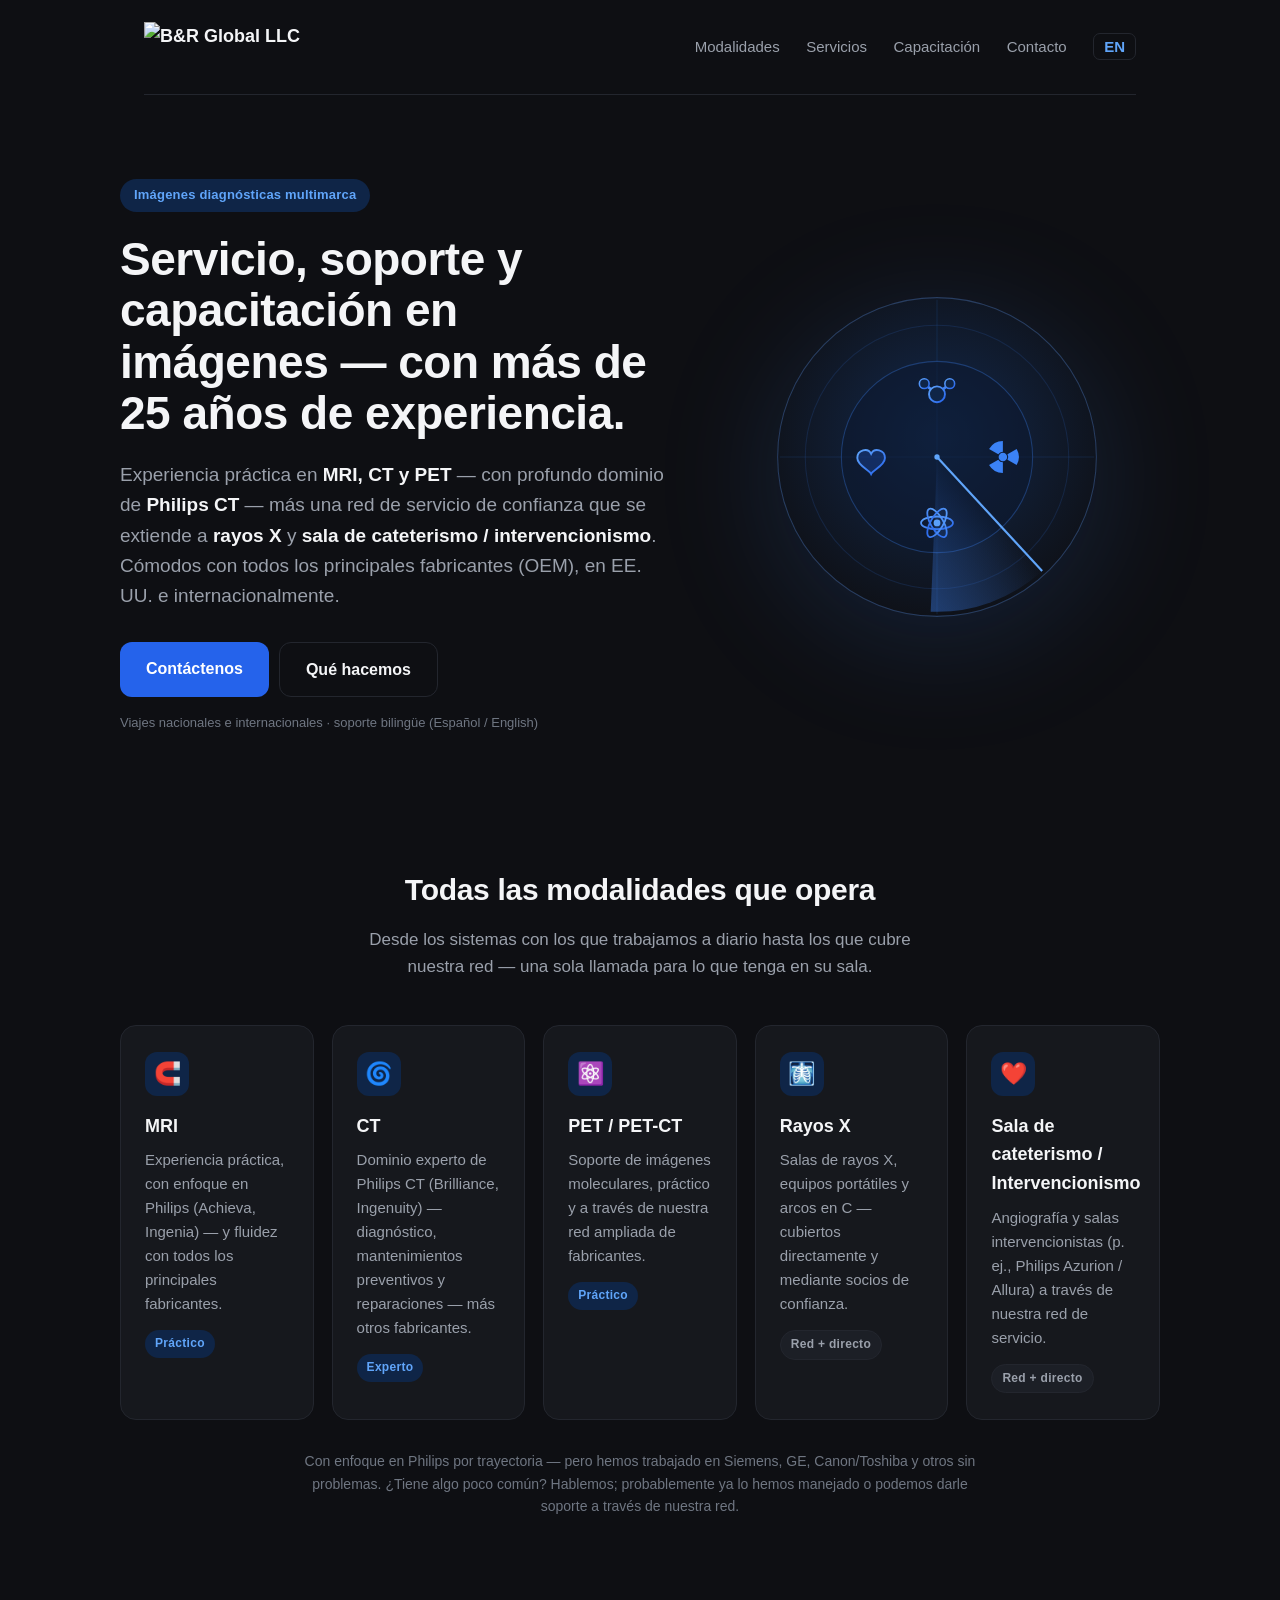
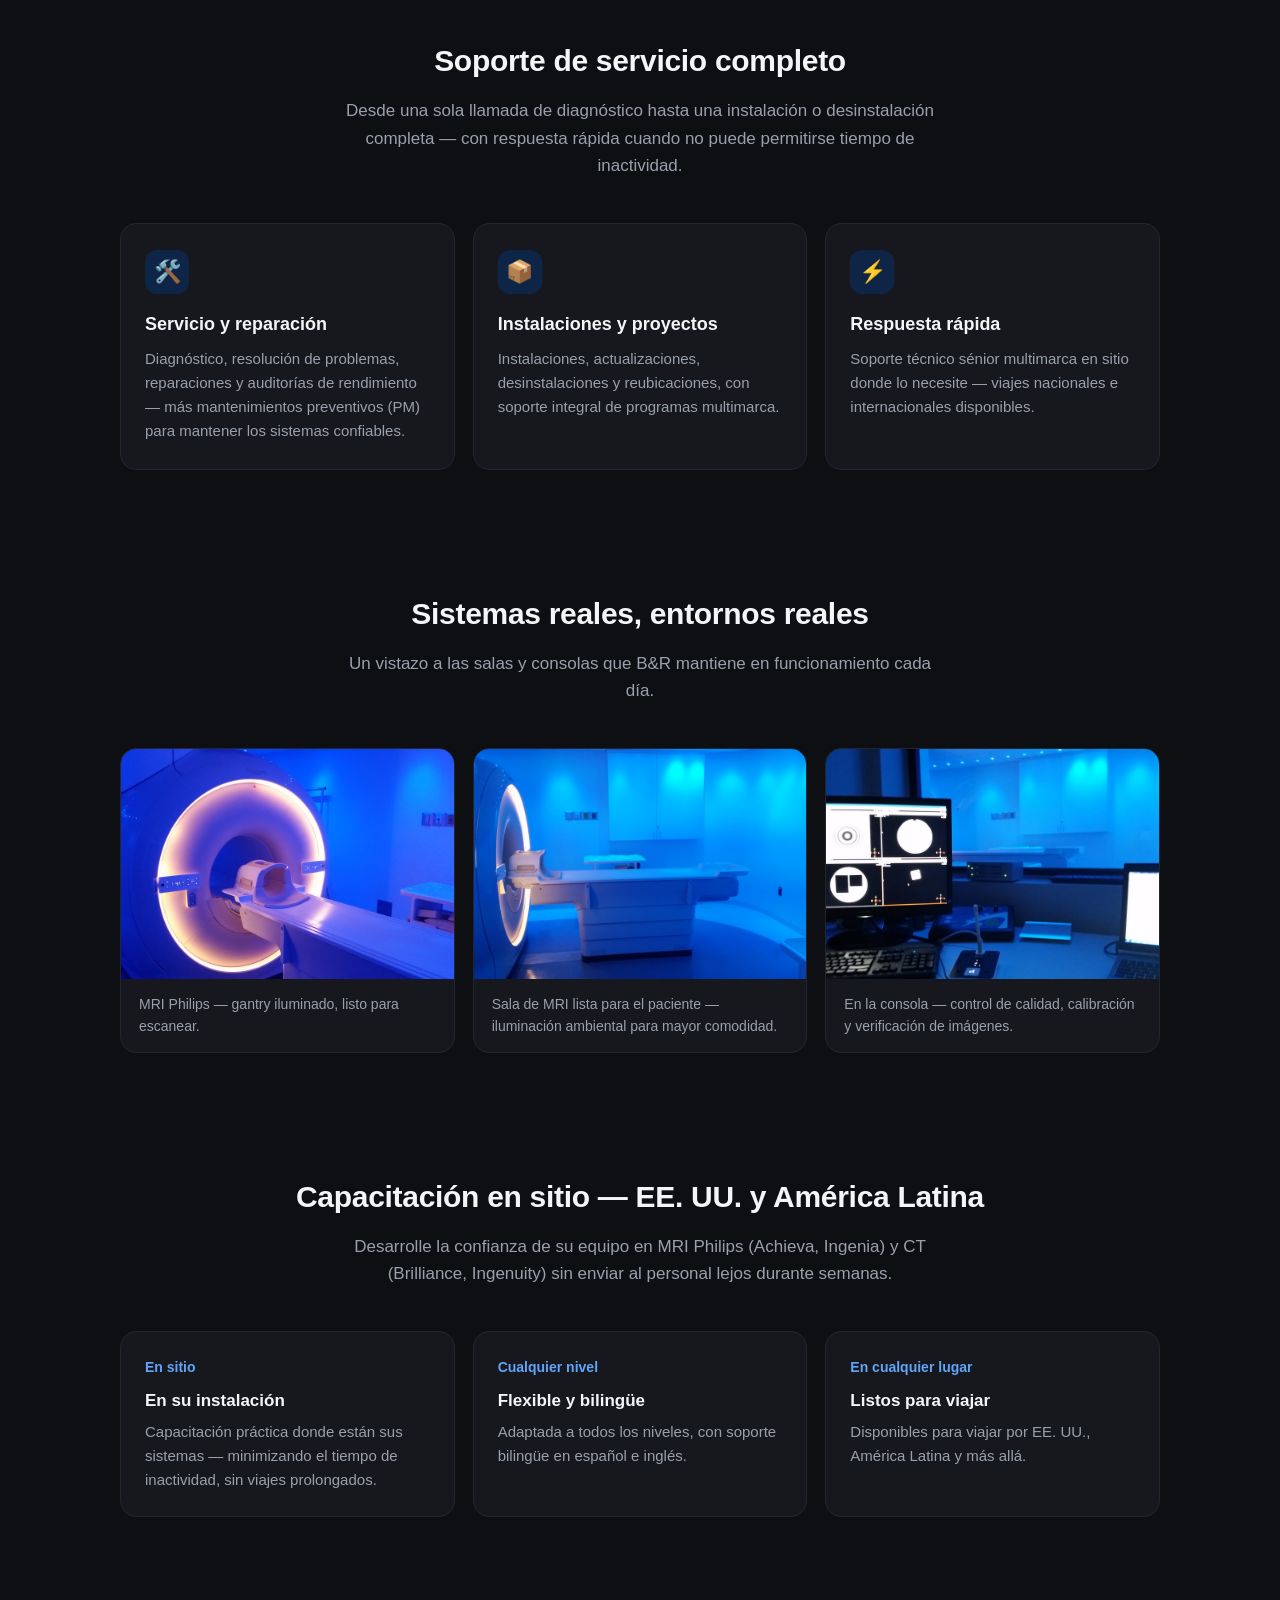
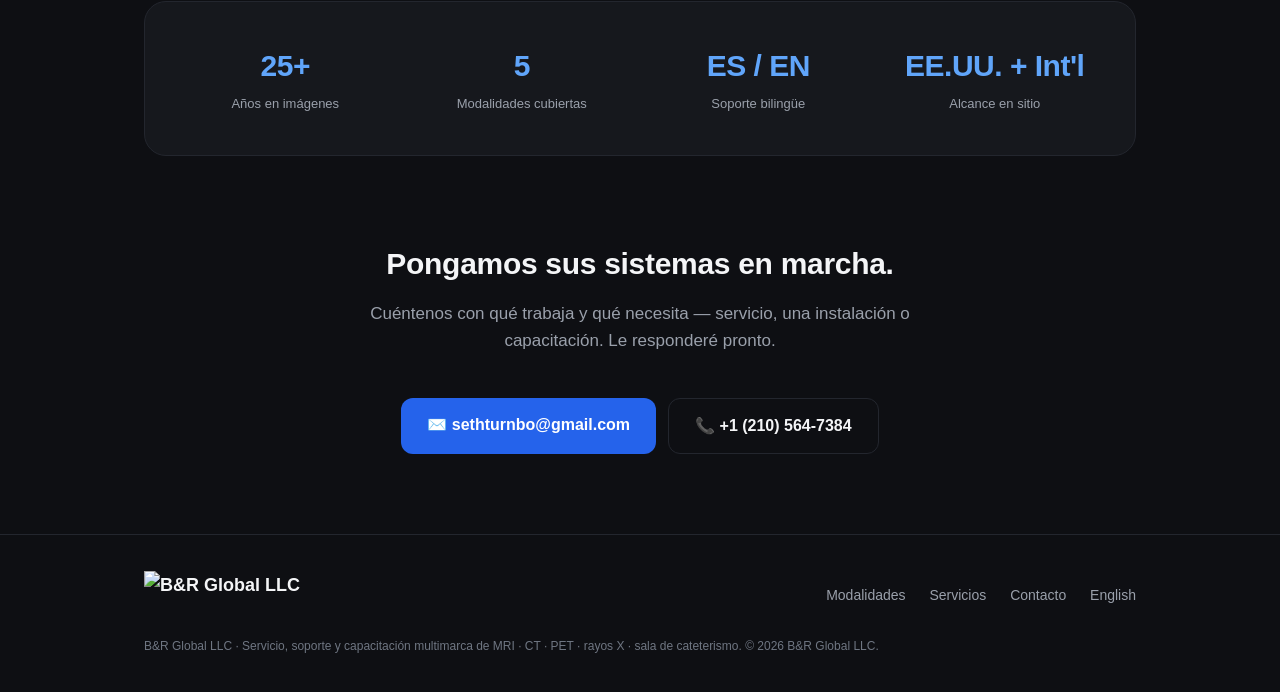
==== es/index.html @ b1d0f0b4 "Restore embossed logo; add Spanish version at /es/ with EN/ES toggle" ====
<!DOCTYPE html>
<html lang="es">
<head>
<meta charset="UTF-8" />
<meta name="viewport" content="width=device-width, initial-scale=1.0" />
<title>B&amp;R Imaging — Servicio, soporte y capacitación de MRI, CT, PET, rayos X y sala de cateterismo</title>
<meta name="description" content="B&R Imaging (B&R Global LLC) — más de 25 años de servicio práctico en imágenes diagnósticas: MRI, CT, PET, rayos X y sala de cateterismo. Enfoque en Philips, cómodos con todos los principales fabricantes. EE. UU. e internacional, soporte bilingüe." />
<meta property="og:title" content="B&R Imaging — Servicio, soporte y capacitación en imágenes diagnósticas" />
<meta property="og:description" content="Más de 25 años en MRI, CT, PET, rayos X y sala de cateterismo. Enfoque en Philips, todos los principales fabricantes. Servicio, instalaciones y capacitación bilingüe en sitio." />
<meta property="og:type" content="website" />
<meta property="og:url" content="https://www.bandrimaging.com/es/" />
<link rel="stylesheet" href="../styles.css" />
</head>
<body>

<div class="wrap">
  <nav>
    <a class="brand" href="#top"><img class="logo" src="../img/logo.png" alt="B&amp;R Global LLC" /></a>
    <div class="links">
      <a href="#modalities">Modalidades</a>
      <a href="#services">Servicios</a>
      <a href="#training">Capacitación</a>
      <a href="#contact">Contacto</a>
      <a class="lang" href="/">EN</a>
    </div>
  </nav>
</div>

<a id="top"></a>
<header class="hero wrap">
  <div class="hero-copy">
    <span class="eyebrow">Imágenes diagnósticas multimarca</span>
    <h1>Servicio, soporte y capacitación en imágenes — con más de 25 años de experiencia.</h1>
    <p>Experiencia práctica en <strong>MRI, CT y PET</strong> — con profundo dominio de <strong>Philips CT</strong> — más una red de servicio de confianza que se extiende a <strong>rayos X</strong> y <strong>sala de cateterismo / intervencionismo</strong>. Cómodos con todos los principales fabricantes (OEM), en EE. UU. e internacionalmente.</p>
    <div class="cta">
      <a class="btn" href="#contact">Contáctenos</a>
      <a class="btn ghost" href="#services">Qué hacemos</a>
    </div>
    <span class="note">Viajes nacionales e internacionales · soporte bilingüe (Español / English)</span>
  </div>

  <!-- Radar: barrido giratorio sobre un círculo interior de símbolos de imagen -->
  <div class="hero-art" aria-hidden="true">
    <svg viewBox="0 0 320 320" role="img">
      <defs>
        <radialGradient id="g" cx="50%" cy="44%" r="62%">
          <stop offset="0%" stop-color="#13294d"/>
          <stop offset="100%" stop-color="#0E0F13"/>
        </radialGradient>
        <linearGradient id="b" x1="0" y1="0" x2="1" y2="1">
          <stop offset="0%" stop-color="#60A5FA"/>
          <stop offset="100%" stop-color="#2563EB"/>
        </linearGradient>
        <linearGradient id="sweep" x1="0" y1="0" x2="1" y2="0">
          <stop offset="0%" stop-color="#3B82F6" stop-opacity="0"/>
          <stop offset="100%" stop-color="#3B82F6" stop-opacity="0.4"/>
        </linearGradient>
      </defs>
      <circle cx="160" cy="160" r="150" fill="url(#g)" stroke="#23262E"/>
      <circle cx="160" cy="160" r="150" fill="none" stroke="#3B82F6" stroke-opacity="0.25"/>
      <circle cx="160" cy="160" r="124" fill="none" stroke="#3B82F6" stroke-opacity="0.14"/>
      <g stroke="#3B82F6" stroke-opacity="0.13" stroke-width="1">
        <line x1="160" y1="12" x2="160" y2="308"/>
        <line x1="12" y1="160" x2="308" y2="160"/>
      </g>
      <circle cx="160" cy="160" r="90" fill="#0c1830" fill-opacity="0.55" stroke="#3B82F6" stroke-opacity="0.32"/>
      <circle cx="160" cy="160" r="2.5" fill="#60A5FA"/>
      <g transform="translate(160,98)">
        <line x1="0" y1="3" x2="-12" y2="-7" stroke="url(#b)" stroke-width="2.6" stroke-linecap="round"/>
        <line x1="0" y1="3" x2="12" y2="-7" stroke="url(#b)" stroke-width="2.6" stroke-linecap="round"/>
        <circle cx="0" cy="3" r="7.5" fill="#0F2547" stroke="url(#b)" stroke-width="1.8"/>
        <circle cx="-12" cy="-7" r="4.6" fill="#0F2547" stroke="url(#b)" stroke-width="1.5"/>
        <circle cx="12" cy="-7" r="4.6" fill="#0F2547" stroke="url(#b)" stroke-width="1.5"/>
      </g>
      <g transform="translate(222,160)" fill="#3B82F6">
        <circle r="4"/>
        <path d="M4.33 -2.5 L12.99 -7.5 A15 15 0 0 1 12.99 7.5 L4.33 2.5 A5 5 0 0 0 4.33 -2.5 Z"/>
        <path d="M4.33 -2.5 L12.99 -7.5 A15 15 0 0 1 12.99 7.5 L4.33 2.5 A5 5 0 0 0 4.33 -2.5 Z" transform="rotate(120)"/>
        <path d="M4.33 -2.5 L12.99 -7.5 A15 15 0 0 1 12.99 7.5 L4.33 2.5 A5 5 0 0 0 4.33 -2.5 Z" transform="rotate(240)"/>
      </g>
      <g transform="translate(160,222)" fill="none" stroke="url(#b)" stroke-width="1.7">
        <ellipse rx="15" ry="6"/>
        <ellipse rx="15" ry="6" transform="rotate(60)"/>
        <ellipse rx="15" ry="6" transform="rotate(120)"/>
        <circle r="3.2" fill="#60A5FA" stroke="none"/>
      </g>
      <g transform="translate(98,160)">
        <path d="M0 -3 C -3 -9 -13 -7 -13 1 C -13 8 -2 12 0 16 C 2 12 13 8 13 1 C 13 -7 3 -9 0 -3 Z"
              fill="#2563EB" fill-opacity="0.25" stroke="url(#b)" stroke-width="1.8"/>
      </g>
      <g>
        <path d="M160 160 L160 14 A146 146 0 0 1 263 57 Z" fill="url(#sweep)"/>
        <line x1="160" y1="160" x2="160" y2="14" stroke="#60A5FA" stroke-width="2"/>
        <animateTransform attributeName="transform" type="rotate" from="0 160 160" to="360 160 160" dur="4.5s" repeatCount="indefinite"/>
      </g>
    </svg>
  </div>
</header>

<section class="section wrap" id="modalities">
  <h2>Todas las modalidades que opera</h2>
  <p class="sub">Desde los sistemas con los que trabajamos a diario hasta los que cubre nuestra red — una sola llamada para lo que tenga en su sala.</p>
  <div class="grid grid-5">
    <div class="card">
      <div class="ic">🧲</div>
      <h3>MRI</h3>
      <p>Experiencia práctica, con enfoque en Philips (Achieva, Ingenia) — y fluidez con todos los principales fabricantes.</p>
      <span class="tag">Práctico</span>
    </div>
    <div class="card">
      <div class="ic">🌀</div>
      <h3>CT</h3>
      <p>Dominio experto de Philips CT (Brilliance, Ingenuity) — diagnóstico, mantenimientos preventivos y reparaciones — más otros fabricantes.</p>
      <span class="tag">Experto</span>
    </div>
    <div class="card">
      <div class="ic">⚛️</div>
      <h3>PET / PET-CT</h3>
      <p>Soporte de imágenes moleculares, práctico y a través de nuestra red ampliada de fabricantes.</p>
      <span class="tag">Práctico</span>
    </div>
    <div class="card">
      <div class="ic">🩻</div>
      <h3>Rayos X</h3>
      <p>Salas de rayos X, equipos portátiles y arcos en C — cubiertos directamente y mediante socios de confianza.</p>
      <span class="tag alt">Red + directo</span>
    </div>
    <div class="card">
      <div class="ic">❤️</div>
      <h3>Sala de cateterismo / Intervencionismo</h3>
      <p>Angiografía y salas intervencionistas (p. ej., Philips Azurion / Allura) a través de nuestra red de servicio.</p>
      <span class="tag alt">Red + directo</span>
    </div>
  </div>
  <p class="fineprint">Con enfoque en Philips por trayectoria — pero hemos trabajado en Siemens, GE, Canon/Toshiba y otros sin problemas. ¿Tiene algo poco común? Hablemos; probablemente ya lo hemos manejado o podemos darle soporte a través de nuestra red.</p>
</section>

<section class="section wrap" id="services">
  <h2>Soporte de servicio completo</h2>
  <p class="sub">Desde una sola llamada de diagnóstico hasta una instalación o desinstalación completa — con respuesta rápida cuando no puede permitirse tiempo de inactividad.</p>
  <div class="grid">
    <div class="card">
      <div class="ic">🛠️</div>
      <h3>Servicio y reparación</h3>
      <p>Diagnóstico, resolución de problemas, reparaciones y auditorías de rendimiento — más mantenimientos preventivos (PM) para mantener los sistemas confiables.</p>
    </div>
    <div class="card">
      <div class="ic">📦</div>
      <h3>Instalaciones y proyectos</h3>
      <p>Instalaciones, actualizaciones, desinstalaciones y reubicaciones, con soporte integral de programas multimarca.</p>
    </div>
    <div class="card">
      <div class="ic">⚡</div>
      <h3>Respuesta rápida</h3>
      <p>Soporte técnico sénior multimarca en sitio donde lo necesite — viajes nacionales e internacionales disponibles.</p>
    </div>
  </div>
</section>

<section class="section wrap" id="facility">
  <h2>Sistemas reales, entornos reales</h2>
  <p class="sub">Un vistazo a las salas y consolas que B&amp;R mantiene en funcionamiento cada día.</p>
  <div class="showcase">
    <figure>
      <img src="../img/philips-mri.jpg" alt="Gantry iluminado de un MRI Philips" loading="lazy" />
      <figcaption>MRI Philips — gantry iluminado, listo para escanear.</figcaption>
    </figure>
    <figure>
      <img src="../img/mri-suite.jpg" alt="Sala de MRI con iluminación azul y un escáner Philips" loading="lazy" />
      <figcaption>Sala de MRI lista para el paciente — iluminación ambiental para mayor comodidad.</figcaption>
    </figure>
    <figure>
      <img src="../img/console.jpg" alt="Consola del operador de MRI mostrando imágenes de control de calidad" loading="lazy" />
      <figcaption>En la consola — control de calidad, calibración y verificación de imágenes.</figcaption>
    </figure>
  </div>
</section>

<section class="section wrap" id="training">
  <h2>Capacitación en sitio — EE. UU. y América Latina</h2>
  <p class="sub">Desarrolle la confianza de su equipo en MRI Philips (Achieva, Ingenia) y CT (Brilliance, Ingenuity) sin enviar al personal lejos durante semanas.</p>
  <div class="steps">
    <div class="step">
      <div class="num">En sitio</div>
      <h3>En su instalación</h3>
      <p>Capacitación práctica donde están sus sistemas — minimizando el tiempo de inactividad, sin viajes prolongados.</p>
    </div>
    <div class="step">
      <div class="num">Cualquier nivel</div>
      <h3>Flexible y bilingüe</h3>
      <p>Adaptada a todos los niveles, con soporte bilingüe en español e inglés.</p>
    </div>
    <div class="step">
      <div class="num">En cualquier lugar</div>
      <h3>Listos para viajar</h3>
      <p>Disponibles para viajar por EE. UU., América Latina y más allá.</p>
    </div>
  </div>
</section>

<div class="wrap">
  <div class="band">
    <div class="stats">
      <div class="stat"><div class="n">25+</div><div class="l">Años en imágenes</div></div>
      <div class="stat"><div class="n">5</div><div class="l">Modalidades cubiertas</div></div>
      <div class="stat"><div class="n">ES / EN</div><div class="l">Soporte bilingüe</div></div>
      <div class="stat"><div class="n">EE.UU. + Int'l</div><div class="l">Alcance en sitio</div></div>
    </div>
  </div>
</div>

<section class="section wrap" id="contact">
  <h2>Pongamos sus sistemas en marcha.</h2>
  <p class="sub">Cuéntenos con qué trabaja y qué necesita — servicio, una instalación o capacitación. Le responderé pronto.</p>
  <div class="contact">
    <a class="btn" href="mailto:sethturnbo@gmail.com">✉️ sethturnbo@gmail.com</a>
    <a class="btn ghost" href="tel:+12105647384">📞 +1 (210) 564-7384</a>
  </div>
</section>

<footer>
  <div class="wrap">
    <div class="row">
      <a class="brand" href="#top"><img class="logo" src="../img/logo.png" alt="B&amp;R Global LLC" /></a>
      <div>
        <a href="#modalities">Modalidades</a>
        <a href="#services">Servicios</a>
        <a href="mailto:sethturnbo@gmail.com">Contacto</a>
        <a href="/">English</a>
      </div>
    </div>
    <p class="disc">B&amp;R Global LLC · Servicio, soporte y capacitación multimarca de MRI · CT · PET · rayos X · sala de cateterismo. &copy; <span id="yr"></span> B&amp;R Global LLC.</p>
  </div>
</footer>

<script>document.getElementById('yr').textContent=new Date().getFullYear();</script>
</body>
</html>
---- styles.css ----
:root{
  --bg:#0E0F13;
  --surface:#16181D;
  --surface-2:#1C1F26;
  --text:#F4F5F7;
  --muted:#9AA0AB;
  --faint:#6F7682;
  --blue:#3B82F6;      /* accent: dot, links, tags, icon */
  --blue-2:#60A5FA;    /* lighter accent: stat numbers, hover */
  --blue-ink:#0F2547;  /* dark navy: chips, icon backgrounds, eyebrow */
  --btn:#2563EB;       /* button fill — deeper/calmer than the accent */
  --border:#23262E;
  --radius:16px;
  --maxw:1040px;
}

*{box-sizing:border-box;margin:0;padding:0}
html{scroll-behavior:smooth}
body{
  background:var(--bg);
  color:var(--text);
  font-family:-apple-system,BlinkMacSystemFont,"Segoe UI",Roboto,Helvetica,Arial,sans-serif;
  line-height:1.6;
  -webkit-font-smoothing:antialiased;
}
a{color:var(--blue);text-decoration:none}
a:hover{text-decoration:underline}
.wrap{max-width:var(--maxw);margin:0 auto;padding:0 24px}

/* Nav */
nav{display:flex;align-items:center;justify-content:space-between;padding:22px 0;border-bottom:1px solid var(--border)}
.brand{display:flex;align-items:center;gap:10px;font-weight:600;font-size:18px;color:var(--text)}
.brand:hover{text-decoration:none}
.brand .dot{width:12px;height:12px;border-radius:50%;background:var(--blue);display:inline-block}
.brand .logo{height:50px;width:auto;object-fit:contain;display:block}
nav .links a.lang{border:1px solid var(--border);border-radius:7px;padding:4px 10px;font-weight:600;color:var(--blue-2)}
nav .links a.lang:hover{border-color:var(--blue);color:var(--blue-2)}
nav .links a{color:var(--muted);margin-left:22px;font-size:15px}
nav .links a:hover{color:var(--text);text-decoration:none}
@media(max-width:640px){nav .links a{margin-left:14px;font-size:14px}}

/* Hero */
.hero{display:grid;grid-template-columns:1.1fr .9fr;gap:48px;align-items:center;padding:84px 0 72px}
.hero-copy .eyebrow{display:inline-block;color:var(--blue-2);background:var(--blue-ink);font-size:13px;font-weight:600;padding:6px 14px;border-radius:20px;margin-bottom:22px;letter-spacing:.2px}
.hero h1{font-size:46px;line-height:1.12;font-weight:600;letter-spacing:-.5px;margin-bottom:20px}
.hero p{font-size:19px;color:var(--muted);margin-bottom:30px}
.hero p strong{color:var(--text);font-weight:600}
.cta{display:flex;flex-wrap:wrap;gap:10px}
.btn{display:inline-block;background:var(--btn);color:#fff;font-weight:600;font-size:16px;padding:14px 26px;border-radius:12px;transition:.15s}
.btn:hover{text-decoration:none;opacity:.92;transform:translateY(-1px)}
.btn.ghost{background:transparent;color:var(--text);border:1px solid var(--border)}
.btn.ghost:hover{border-color:var(--blue);color:var(--blue-2)}
.hero .note{display:block;margin-top:16px;font-size:13px;color:var(--faint)}
.hero-art{display:flex;justify-content:center}
.hero-art svg{width:100%;max-width:340px;height:auto;filter:drop-shadow(0 20px 60px rgba(59,130,246,.16))}
.hero-art img{width:100%;max-width:470px;border-radius:18px;border:1px solid var(--border);box-shadow:0 24px 70px rgba(37,99,235,.22);display:block}
@media(max-width:820px){
  .hero{grid-template-columns:1fr;text-align:center;padding:64px 0 48px;gap:30px}
  .cta{justify-content:center}
  .hero-art{order:-1}
  .hero-art svg{max-width:240px}
  .hero-art img{max-width:100%}
  .hero h1{font-size:36px}
  .hero p{font-size:17px}
}

/* Sections */
.section{padding:60px 0}
.section h2{font-size:30px;font-weight:600;text-align:center;letter-spacing:-.3px;margin-bottom:12px}
.section .sub{text-align:center;color:var(--muted);max-width:600px;margin:0 auto 44px;font-size:17px}
.grid{display:grid;grid-template-columns:repeat(auto-fit,minmax(230px,1fr));gap:18px}
.grid-5{grid-template-columns:repeat(auto-fit,minmax(190px,1fr))}
.card{background:var(--surface);border:1px solid var(--border);border-radius:var(--radius);padding:26px 24px;transition:.15s}
.card:hover{border-color:rgba(59,130,246,.45);transform:translateY(-3px)}
.card .ic{width:44px;height:44px;border-radius:12px;background:var(--blue-ink);display:flex;align-items:center;justify-content:center;font-size:22px;margin-bottom:16px}
.card h3{font-size:18px;font-weight:600;margin-bottom:8px}
.card p{color:var(--muted);font-size:15px}
.card .tag{display:inline-block;margin-top:14px;font-size:12px;font-weight:600;color:var(--blue-2);background:var(--blue-ink);padding:4px 10px;border-radius:20px;letter-spacing:.3px}
.card .tag.alt{color:var(--muted);background:var(--surface-2);border:1px solid var(--border)}
.fineprint{text-align:center;color:var(--faint);font-size:14px;max-width:680px;margin:30px auto 0}

/* Steps */
.steps{display:grid;grid-template-columns:repeat(auto-fit,minmax(230px,1fr));gap:18px}
.step{background:var(--surface);border:1px solid var(--border);border-radius:var(--radius);padding:24px}
.step .num{color:var(--blue-2);font-weight:600;font-size:14px;margin-bottom:8px}
.step h3{font-size:17px;margin-bottom:6px}
.step p{color:var(--muted);font-size:15px}

/* Stats band */
.band{background:var(--surface);border:1px solid var(--border);border-radius:22px;padding:40px 32px;margin:24px 0}
.stats{display:grid;grid-template-columns:repeat(4,1fr);gap:20px;text-align:center}
.stat .n{font-size:30px;font-weight:600;color:var(--blue-2);letter-spacing:-.5px}
.stat .l{font-size:13px;color:var(--muted);margin-top:4px}
@media(max-width:640px){.stats{grid-template-columns:repeat(2,1fr);gap:24px}}

/* Showcase */
.showcase{display:grid;grid-template-columns:repeat(auto-fit,minmax(240px,1fr));gap:18px}
.showcase figure{margin:0;background:var(--surface);border:1px solid var(--border);border-radius:var(--radius);overflow:hidden;transition:.15s}
.showcase figure:hover{border-color:rgba(59,130,246,.45);transform:translateY(-3px)}
.showcase img{width:100%;height:230px;object-fit:cover;display:block}
.showcase figcaption{padding:14px 18px;color:var(--muted);font-size:14px}
@media(max-width:760px){.showcase{grid-template-columns:1fr}.showcase img{height:230px}}

/* Contact */
.contact{display:flex;flex-wrap:wrap;gap:12px;justify-content:center}

/* Footer */
footer{border-top:1px solid var(--border);padding:36px 0;color:var(--faint);font-size:14px;margin-top:20px}
footer .row{display:flex;align-items:center;justify-content:space-between;flex-wrap:wrap;gap:14px}
footer a{color:var(--muted)}
footer .row > div a{margin-left:20px}
footer .disc{margin-top:16px;font-size:12px;color:var(--faint);max-width:760px}
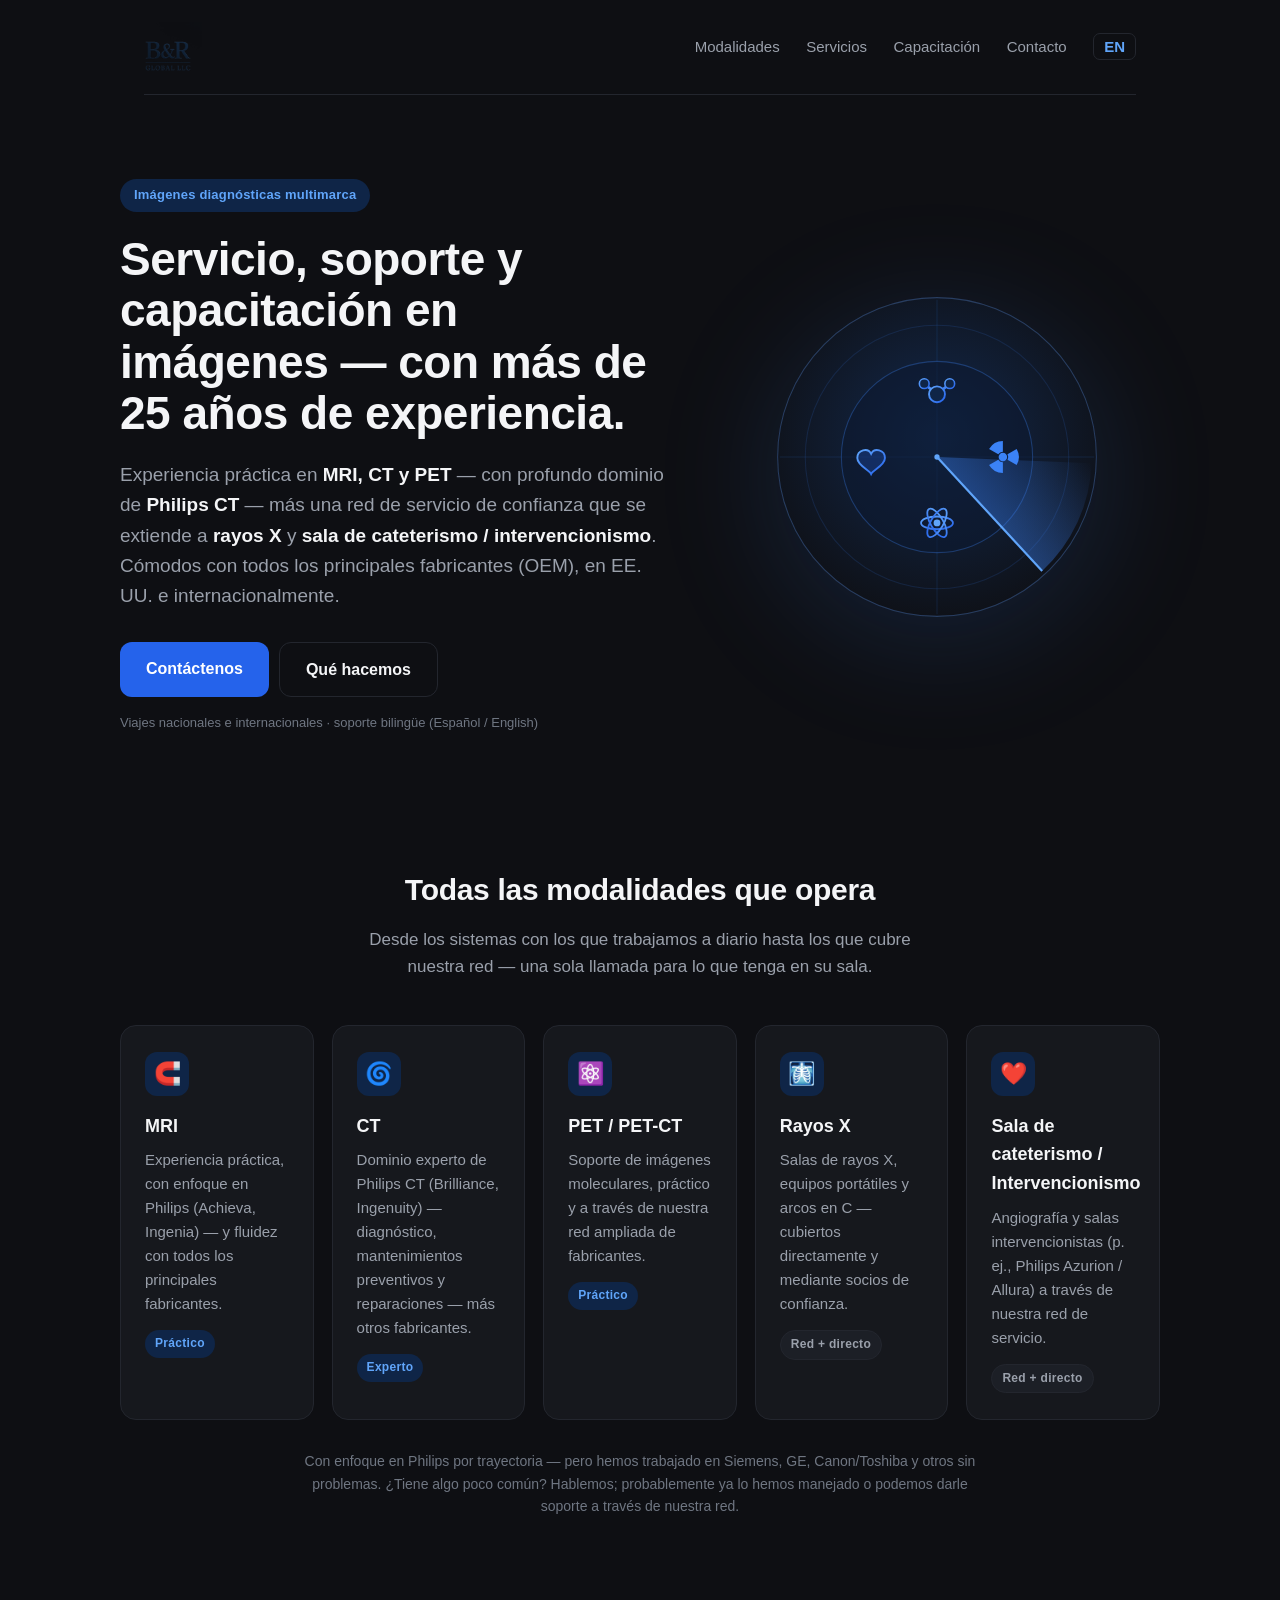
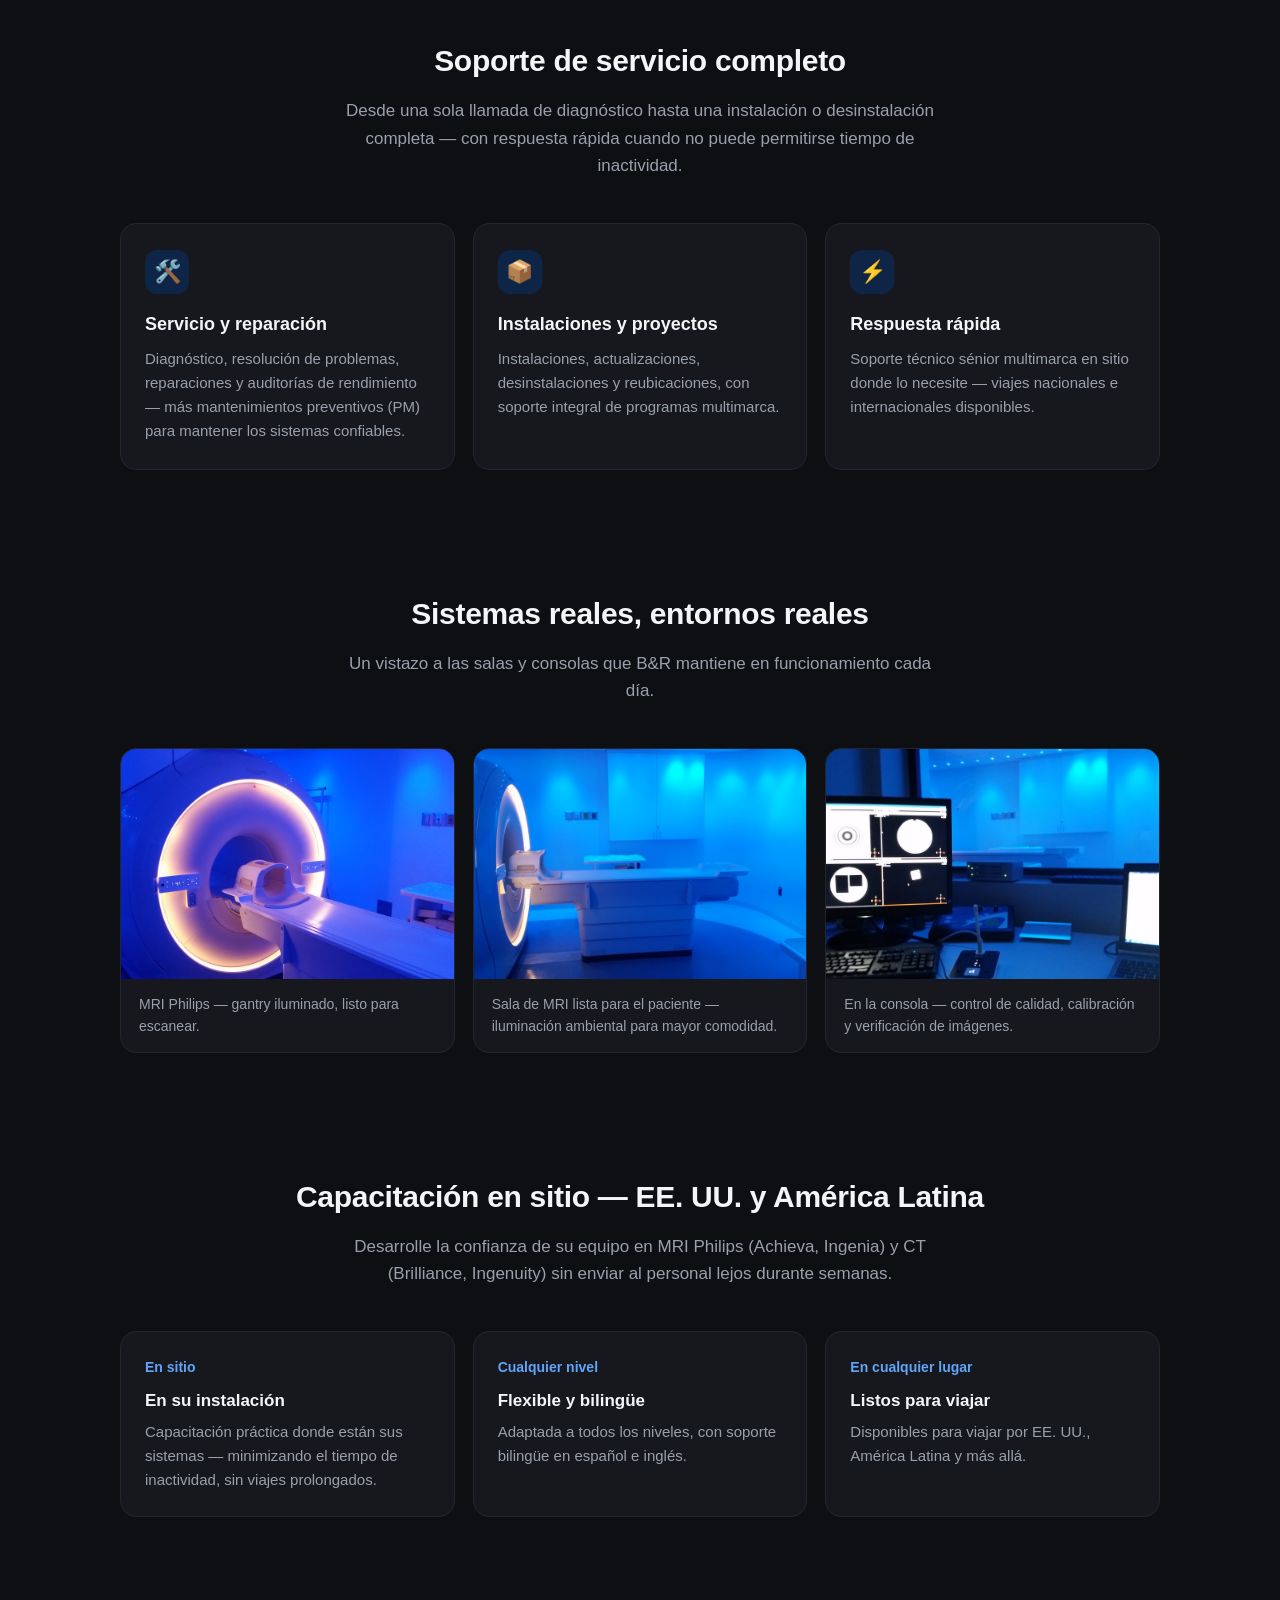
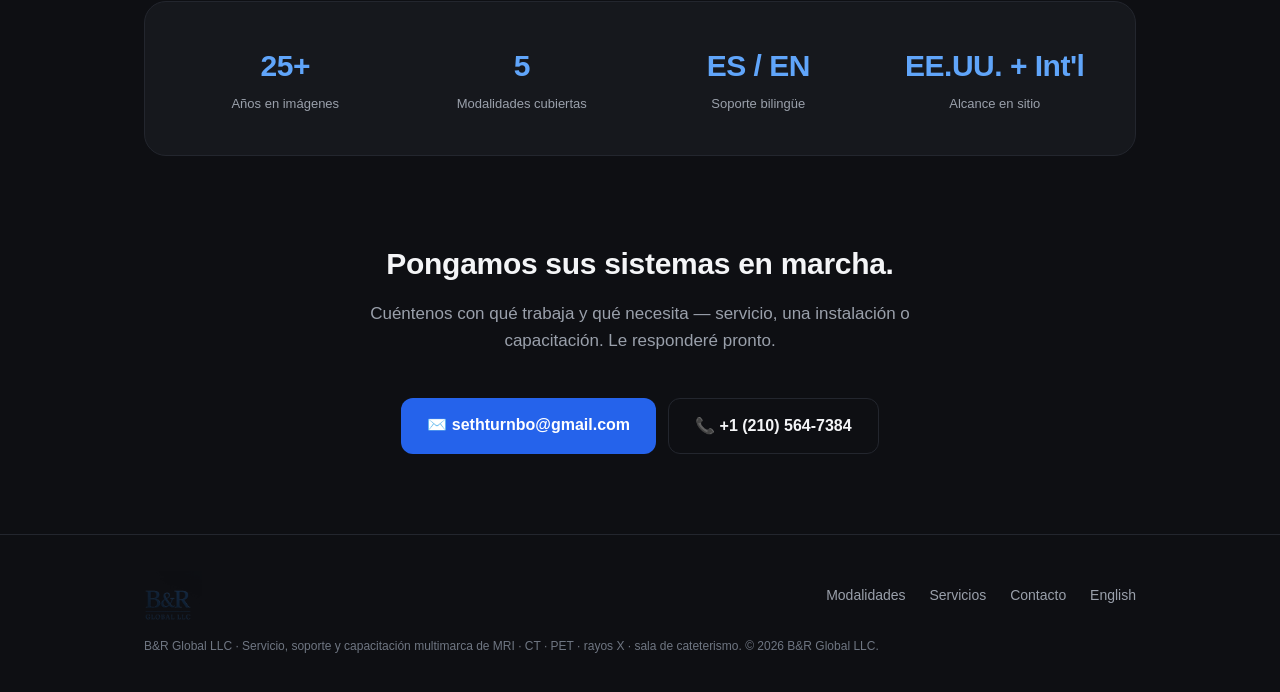
==== commit 7ae15ead: "Fix radar sweep: fade now trails behind the rotating line (EN + ES)" ====
--- a/es/index.html
+++ b/es/index.html
@@ -89,7 +89,7 @@
               fill="#2563EB" fill-opacity="0.25" stroke="url(#b)" stroke-width="1.8"/>
       </g>
       <g>
-        <path d="M160 160 L160 14 A146 146 0 0 1 263 57 Z" fill="url(#sweep)"/>
+        <path d="M160 160 L160 14 A146 146 0 0 0 57 57 Z" fill="url(#sweep)"/>
         <line x1="160" y1="160" x2="160" y2="14" stroke="#60A5FA" stroke-width="2"/>
         <animateTransform attributeName="transform" type="rotate" from="0 160 160" to="360 160 160" dur="4.5s" repeatCount="indefinite"/>
       </g>
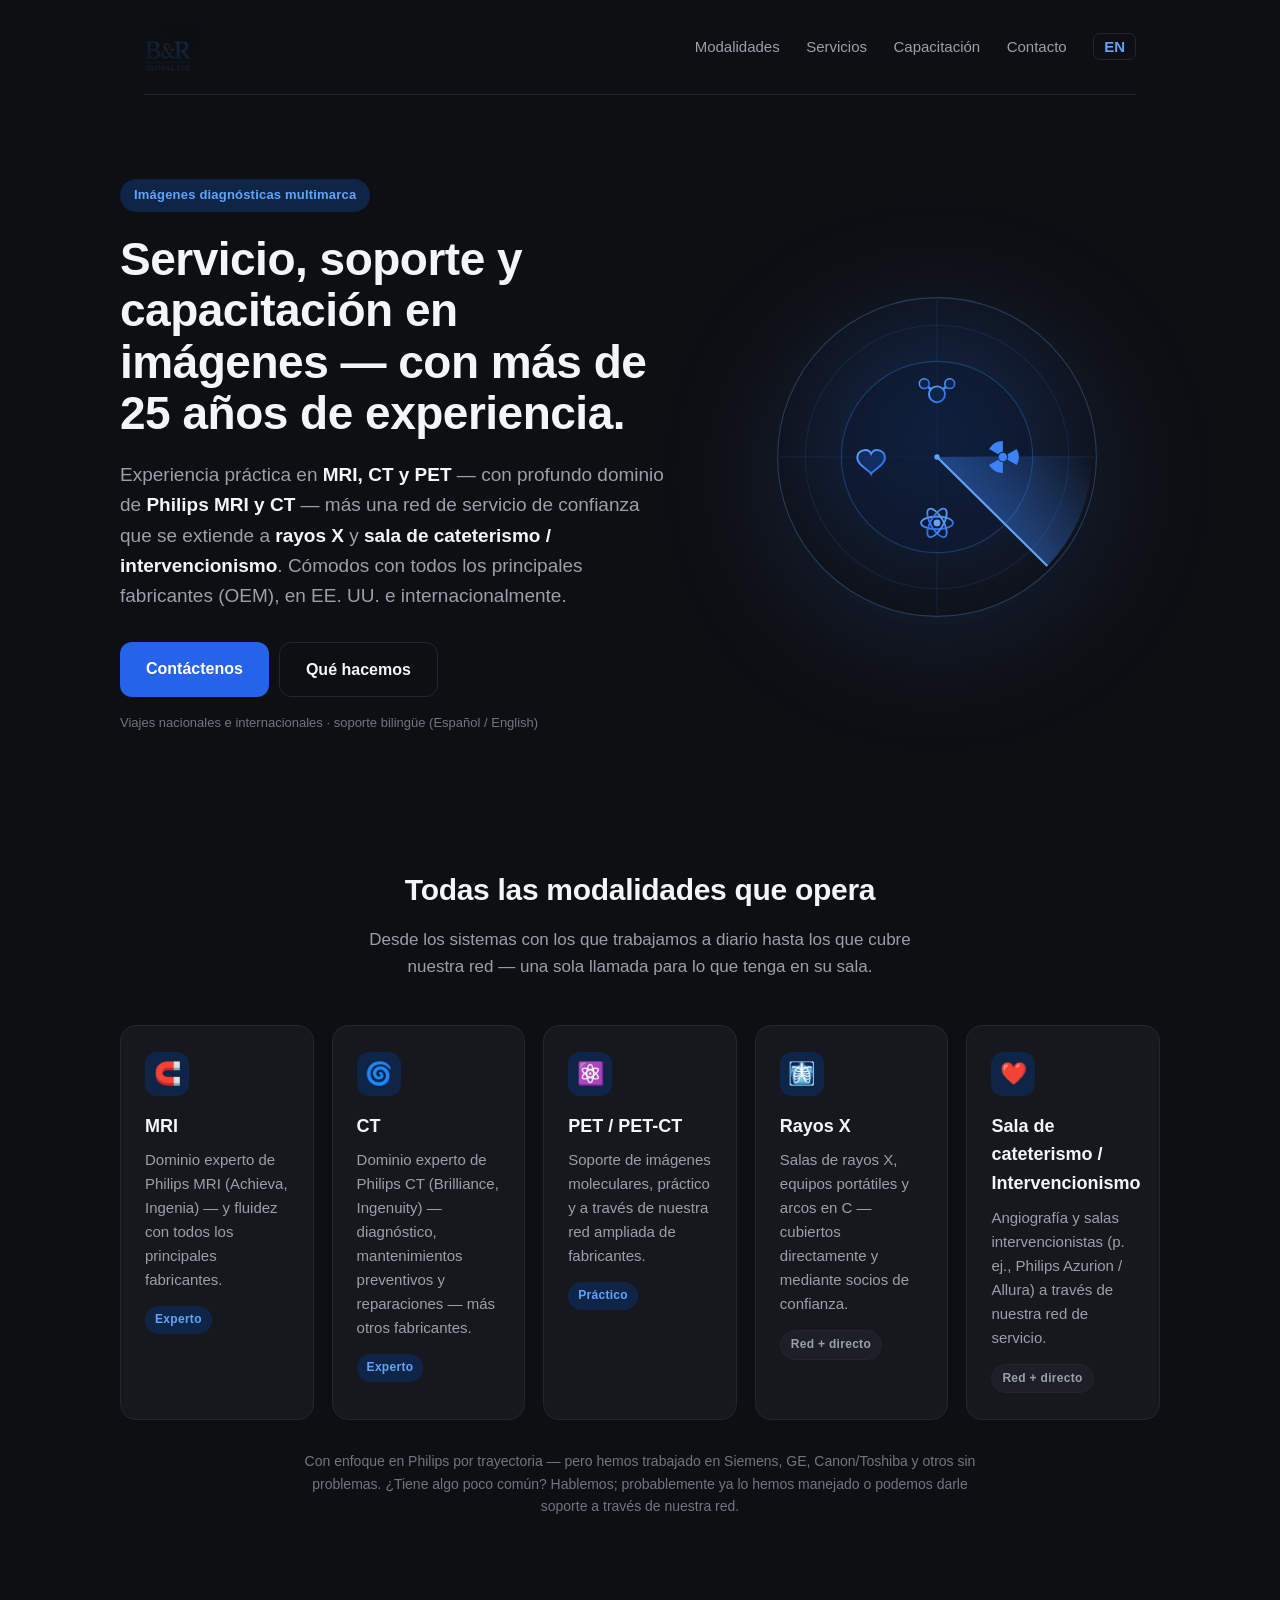
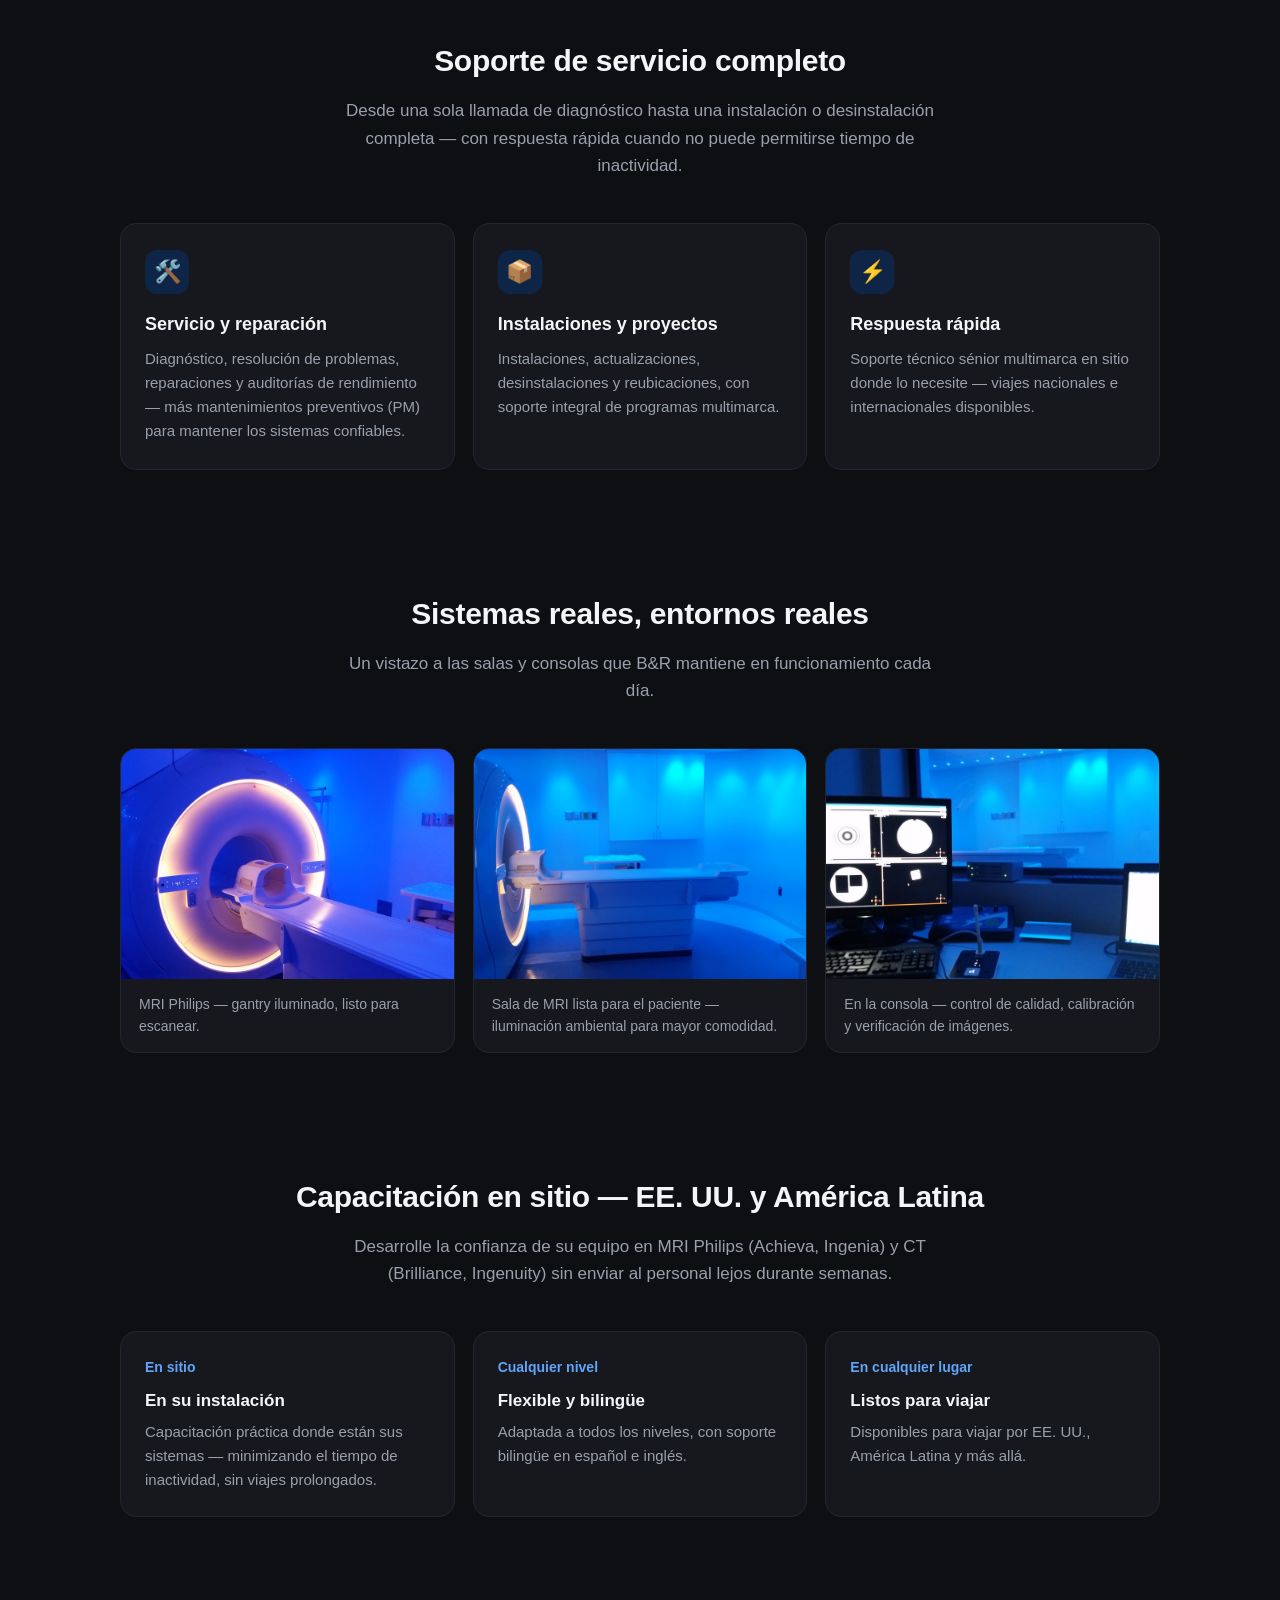
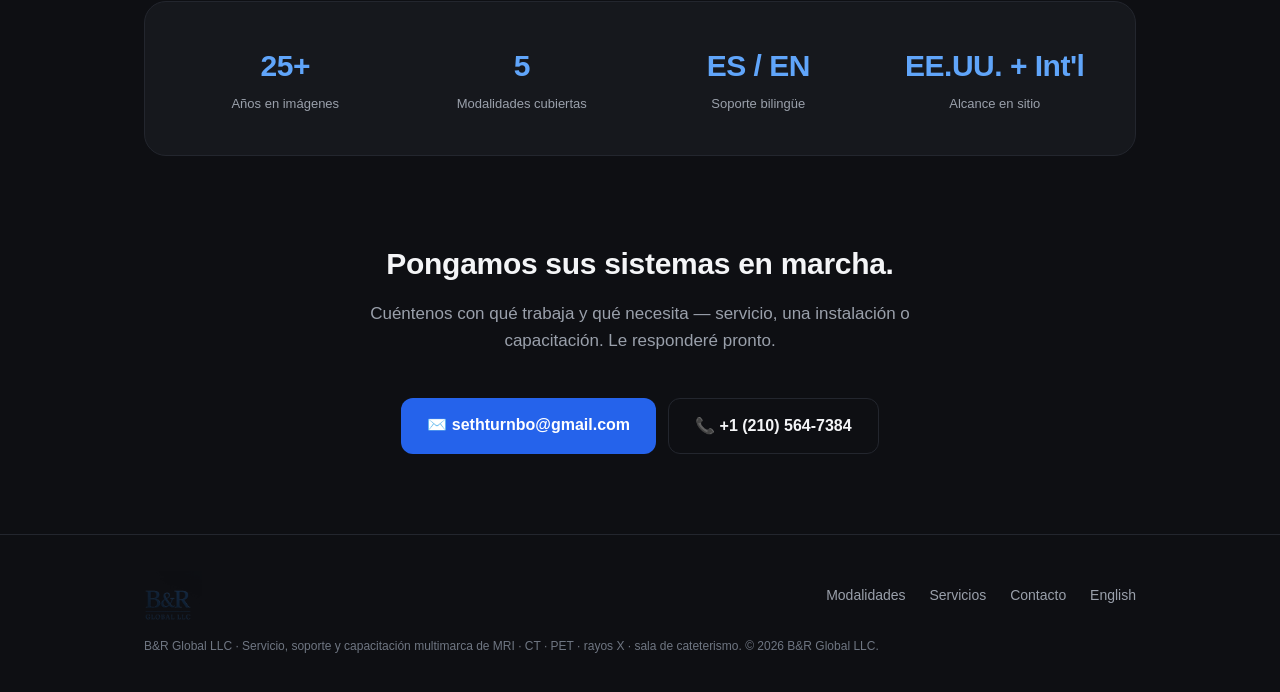
==== commit 9114e724: "Reflect Philips MRI expertise (hero + MRI card), EN + ES" ====
--- a/es/index.html
+++ b/es/index.html
@@ -31,7 +31,7 @@
   <div class="hero-copy">
     <span class="eyebrow">Imágenes diagnósticas multimarca</span>
     <h1>Servicio, soporte y capacitación en imágenes — con más de 25 años de experiencia.</h1>
-    <p>Experiencia práctica en <strong>MRI, CT y PET</strong> — con profundo dominio de <strong>Philips CT</strong> — más una red de servicio de confianza que se extiende a <strong>rayos X</strong> y <strong>sala de cateterismo / intervencionismo</strong>. Cómodos con todos los principales fabricantes (OEM), en EE. UU. e internacionalmente.</p>
+    <p>Experiencia práctica en <strong>MRI, CT y PET</strong> — con profundo dominio de <strong>Philips MRI y CT</strong> — más una red de servicio de confianza que se extiende a <strong>rayos X</strong> y <strong>sala de cateterismo / intervencionismo</strong>. Cómodos con todos los principales fabricantes (OEM), en EE. UU. e internacionalmente.</p>
     <div class="cta">
       <a class="btn" href="#contact">Contáctenos</a>
       <a class="btn ghost" href="#services">Qué hacemos</a>
@@ -104,8 +104,8 @@
     <div class="card">
       <div class="ic">🧲</div>
       <h3>MRI</h3>
-      <p>Experiencia práctica, con enfoque en Philips (Achieva, Ingenia) — y fluidez con todos los principales fabricantes.</p>
-      <span class="tag">Práctico</span>
+      <p>Dominio experto de Philips MRI (Achieva, Ingenia) — y fluidez con todos los principales fabricantes.</p>
+      <span class="tag">Experto</span>
     </div>
     <div class="card">
       <div class="ic">🌀</div>
